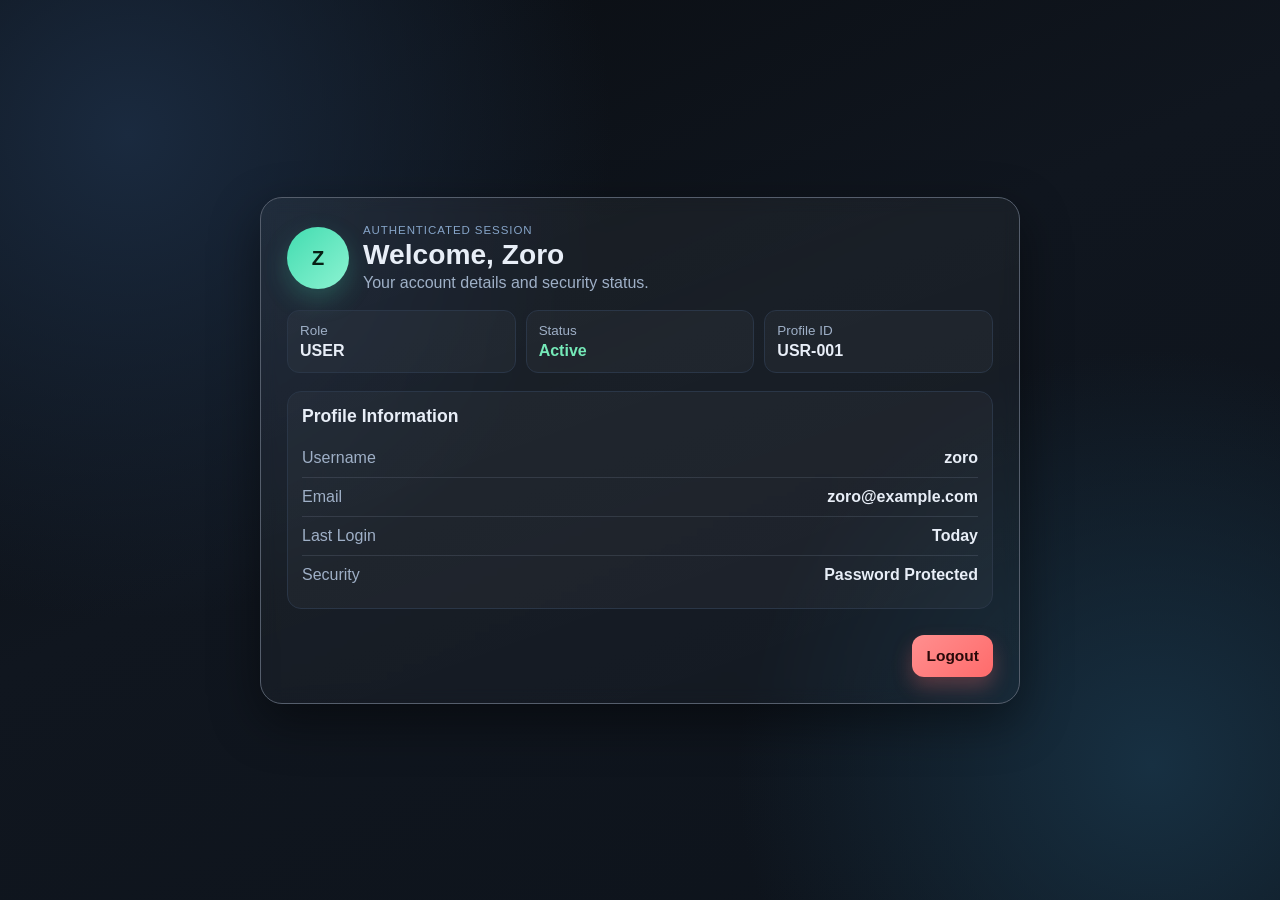
==== user-profile/getme.html @ 0c323b39 "fixed error" ====
<!doctype html>
<html lang="en">
  <head>
    <meta charset="UTF-8" />
    <meta name="viewport" content="width=device-width, initial-scale=1.0" />
    <title>My Profile</title>
    <link rel="stylesheet" href="../common/auth-theme.css" />
    <link rel="stylesheet" href="./getme.css" />
  </head>
  <body>
    <main class="profile-shell">
      <section class="profile-card">
        <header class="profile-head">
          <div class="avatar" aria-hidden="true">Z</div>
          <div>
            <p class="kicker">Authenticated Session</p>
            <h1 class="profile-title">Welcome, Zoro</h1>
            <p class="profile-subtitle">Your account details and security status.</p>
          </div>
        </header>

        <section class="stats-grid">
          <article class="stat-box">
            <p class="stat-label">Role</p>
            <p class="stat-value">USER</p>
          </article>
          <article class="stat-box">
            <p class="stat-label">Status</p>
            <p class="stat-value success">Active</p>
          </article>
          <article class="stat-box">
            <p class="stat-label">Profile ID</p>
            <p class="stat-value">USR-001</p>
          </article>
        </section>

        <section class="details-panel">
          <h2>Profile Information</h2>
          <div class="detail-row">
            <span>Username</span>
            <strong>zoro</strong>
          </div>
          <div class="detail-row">
            <span>Email</span>
            <strong>zoro@example.com</strong>
          </div>
          <div class="detail-row">
            <span>Last Login</span>
            <strong>Today</strong>
          </div>
          <div class="detail-row">
            <span>Security</span>
            <strong>Password Protected</strong>
          </div>
        </section>

        <footer class="profile-actions">
          <a class="auth-btn logout-btn" href="../logout-user/logout.html">Logout</a>
        </footer>
      </section>
    </main>
  </body>
</html>
---- common/auth-theme.css ----
:root {
  --bg-0: #090c10;
  --bg-1: #10161f;
  --bg-2: #182230;
  --line: #2a3647;
  --text: #e8eef7;
  --muted: #9fb0c7;
  --accent: #41d1a8;
  --accent-strong: #2ab58e;
  --danger: #ff6b6b;
  --success: #57d38c;
  --shadow: 0 18px 50px rgba(0, 0, 0, 0.45);
  --radius-lg: 20px;
  --radius-md: 12px;
}

* {
  box-sizing: border-box;
}

body {
  margin: 0;
  min-height: 100vh;
  font-family: "Segoe UI", "Inter", sans-serif;
  color: var(--text);
  background:
    radial-gradient(circle at 10% 15%, #1a2a3f 0%, transparent 35%),
    radial-gradient(circle at 90% 85%, #173042 0%, transparent 30%),
    linear-gradient(155deg, var(--bg-0), var(--bg-1) 45%, #0d131b);
}

.auth-shell {
  min-height: 100vh;
  padding: 24px;
  display: grid;
  place-items: center;
}

.auth-card {
  width: min(100%, 440px);
  border: 1px solid color-mix(in srgb, var(--line) 80%, #ffffff 20%);
  background: linear-gradient(160deg, rgba(255, 255, 255, 0.04), rgba(255, 255, 255, 0.01));
  border-radius: var(--radius-lg);
  padding: 28px;
  box-shadow: var(--shadow);
  backdrop-filter: blur(8px);
  animation: rise 0.5s ease-out both;
}

.auth-title {
  font-size: clamp(1.5rem, 2vw, 2rem);
  margin: 0 0 8px;
  letter-spacing: 0.4px;
}

.auth-subtitle {
  margin: 0 0 22px;
  color: var(--muted);
  line-height: 1.5;
}

.auth-form {
  display: grid;
  gap: 14px;
}

.field-label {
  font-size: 0.92rem;
  color: #d2ddee;
  margin-bottom: 6px;
  display: inline-block;
}

.field-wrap {
  border: 1px solid var(--line);
  background: rgba(255, 255, 255, 0.03);
  border-radius: var(--radius-md);
  display: flex;
  align-items: center;
  gap: 10px;
  padding: 0 12px;
  transition: border-color 0.2s ease, box-shadow 0.2s ease, transform 0.2s ease;
}

.field-wrap:focus-within {
  border-color: var(--accent);
  box-shadow: 0 0 0 3px rgba(65, 209, 168, 0.18);
  transform: translateY(-1px);
}

.field-icon {
  width: 18px;
  height: 18px;
  color: #95abc5;
  flex-shrink: 0;
}

.auth-input {
  width: 100%;
  border: 0;
  outline: 0;
  background: transparent;
  color: var(--text);
  font-size: 0.96rem;
  padding: 12px 0;
}

.auth-input::placeholder {
  color: #72859f;
}

.auth-btn {
  margin-top: 8px;
  border: 0;
  border-radius: 12px;
  padding: 12px 14px;
  font-size: 0.97rem;
  font-weight: 600;
  color: #082119;
  background: linear-gradient(135deg, var(--accent), #69e9bf);
  cursor: pointer;
  transition: transform 0.2s ease, filter 0.2s ease, box-shadow 0.2s ease;
  box-shadow: 0 10px 20px rgba(65, 209, 168, 0.25);
}

.auth-btn:hover {
  transform: translateY(-1px);
  filter: brightness(1.04);
}

.auth-btn:active {
  transform: translateY(0);
}

.auth-btn:disabled {
  cursor: wait;
  opacity: 0.78;
}

.btn-row {
  display: flex;
  justify-content: center;
  align-items: center;
  gap: 10px;
}

.loader {
  width: 20px;
  height: 20px;
  display: none;
}

.loader.active {
  display: block;
}

.loader svg {
  width: 100%;
  height: 100%;
  animation: spin 1s linear infinite;
}

.progress {
  width: 100%;
  height: 4px;
  border-radius: 999px;
  background: rgba(255, 255, 255, 0.08);
  overflow: hidden;
  margin-top: 6px;
  opacity: 0;
  transition: opacity 0.2s ease;
}

.progress.active {
  opacity: 1;
}

.progress .bar {
  height: 100%;
  width: 35%;
  background: linear-gradient(90deg, transparent, #86f0ce, var(--accent), transparent);
  animation: slide 1s linear infinite;
}

.toast-wrap {
  position: fixed;
  top: 16px;
  right: 16px;
  display: grid;
  gap: 10px;
  z-index: 1000;
}

.toast {
  min-width: 260px;
  max-width: min(92vw, 360px);
  border-radius: 12px;
  border: 1px solid var(--line);
  color: #eaf1fa;
  background: #132030;
  padding: 12px 14px;
  box-shadow: var(--shadow);
  animation: toast-in 0.24s ease-out both;
  display: flex;
  align-items: flex-start;
  gap: 10px;
}

.toast-icon {
  width: 18px;
  height: 18px;
  flex-shrink: 0;
  margin-top: 1px;
}

.toast-text {
  line-height: 1.35;
}

.toast.success {
  border-color: rgba(87, 211, 140, 0.45);
}

.toast.error {
  border-color: rgba(255, 107, 107, 0.45);
}

@keyframes rise {
  from {
    opacity: 0;
    transform: translateY(18px) scale(0.98);
  }
  to {
    opacity: 1;
    transform: translateY(0) scale(1);
  }
}

@keyframes spin {
  to {
    transform: rotate(360deg);
  }
}

@keyframes slide {
  from {
    transform: translateX(-130%);
  }
  to {
    transform: translateX(330%);
  }
}

@keyframes toast-in {
  from {
    opacity: 0;
    transform: translateY(-10px);
  }
  to {
    opacity: 1;
    transform: translateY(0);
  }
}

.auth-meta {
  margin-top: 12px;
  color: var(--muted);
  font-size: 0.92rem;
  text-align: center;
}

.auth-meta a {
  color: #88f5d5;
  text-decoration: none;
}

.auth-meta a:hover {
  text-decoration: underline;
}

@media (max-width: 520px) {
  .auth-shell {
    padding: 14px;
  }

  .auth-card {
    padding: 22px 16px;
  }
}
---- user-profile/getme.css ----
.profile-shell {
  min-height: 100vh;
  padding: 28px 16px;
  display: grid;
  place-items: center;
}

.profile-card {
  width: min(100%, 760px);
  border: 1px solid color-mix(in srgb, var(--line) 80%, #ffffff 20%);
  border-radius: 22px;
  padding: 26px;
  background: linear-gradient(160deg, rgba(255, 255, 255, 0.05), rgba(255, 255, 255, 0.02));
  box-shadow: var(--shadow);
  backdrop-filter: blur(8px);
  animation: rise 0.45s ease-out both;
}

.profile-head {
  display: flex;
  align-items: center;
  gap: 14px;
  margin-bottom: 18px;
}

.avatar {
  width: 62px;
  height: 62px;
  border-radius: 50%;
  display: grid;
  place-items: center;
  font-size: 1.28rem;
  font-weight: 700;
  color: #072015;
  background: linear-gradient(135deg, #42dcb0, #8df3d2);
  box-shadow: 0 10px 24px rgba(65, 209, 168, 0.25);
}

.kicker {
  margin: 0;
  letter-spacing: 0.08em;
  text-transform: uppercase;
  font-size: 0.72rem;
  color: #86a4c8;
}

.profile-title {
  margin: 3px 0;
  font-size: clamp(1.4rem, 2.2vw, 2rem);
}

.profile-subtitle {
  margin: 0;
  color: var(--muted);
}

.stats-grid {
  margin: 16px 0 18px;
  display: grid;
  grid-template-columns: repeat(3, minmax(0, 1fr));
  gap: 10px;
}

.stat-box {
  border: 1px solid var(--line);
  border-radius: 12px;
  background: rgba(255, 255, 255, 0.03);
  padding: 12px;
}

.stat-label {
  margin: 0 0 4px;
  color: var(--muted);
  font-size: 0.84rem;
}

.stat-value {
  margin: 0;
  font-weight: 650;
}

.stat-value.success {
  color: #75e9b8;
}

.details-panel {
  border: 1px solid var(--line);
  border-radius: 14px;
  padding: 14px;
  background: rgba(255, 255, 255, 0.03);
}

.details-panel h2 {
  margin: 0 0 12px;
  font-size: 1.1rem;
}

.detail-row {
  display: flex;
  justify-content: space-between;
  gap: 12px;
  padding: 10px 0;
  border-top: 1px solid rgba(159, 176, 199, 0.16);
}

.detail-row:first-of-type {
  border-top: 0;
}

.detail-row span {
  color: var(--muted);
}

.profile-actions {
  margin-top: 18px;
  display: flex;
  justify-content: flex-end;
}

.logout-btn {
  text-decoration: none;
  color: #2a0909;
  background: linear-gradient(135deg, #ff8f8f, #ff6b6b);
  box-shadow: 0 10px 20px rgba(255, 107, 107, 0.28);
}

@media (max-width: 680px) {
  .profile-card {
    padding: 18px 14px;
  }

  .stats-grid {
    grid-template-columns: 1fr;
  }

  .profile-actions {
    justify-content: stretch;
  }

  .logout-btn {
    width: 100%;
    text-align: center;
  }
}
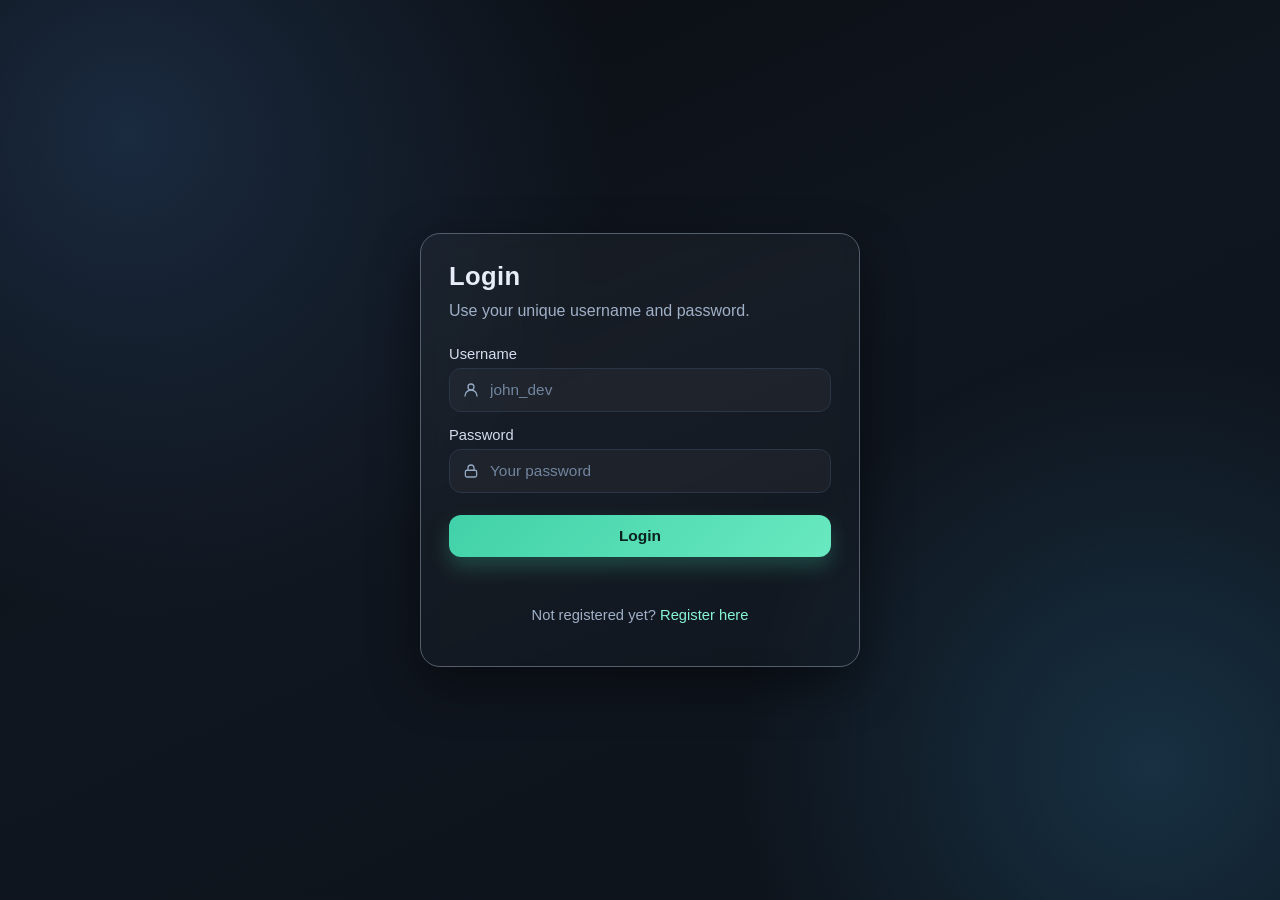
==== commit a18c1c67: "complted: auth flow with JS using freeAPI" ====
--- a/user-profile/getme.html
+++ b/user-profile/getme.html
@@ -1,4 +1,4 @@
-<!doctype html>
+﻿<!doctype html>
 <html lang="en">
   <head>
     <meta charset="UTF-8" />
@@ -10,54 +10,72 @@
   <body>
     <main class="profile-shell">
       <section class="profile-card">
-        <header class="profile-head">
-          <div class="avatar" aria-hidden="true">Z</div>
-          <div>
-            <p class="kicker">Authenticated Session</p>
-            <h1 class="profile-title">Welcome, Zoro</h1>
-            <p class="profile-subtitle">Your account details and security status.</p>
+        <div id="profile-loading" class="profile-loading">
+          <p class="loading-title">Fetching your profile...</p>
+          <div class="loading-track" aria-hidden="true">
+            <div class="loading-fill" id="loading-fill"></div>
           </div>
-        </header>
+          <p class="loading-percent"><span id="loading-percent">0</span>%</p>
+        </div>
 
-        <section class="stats-grid">
-          <article class="stat-box">
-            <p class="stat-label">Role</p>
-            <p class="stat-value">USER</p>
-          </article>
-          <article class="stat-box">
-            <p class="stat-label">Status</p>
-            <p class="stat-value success">Active</p>
-          </article>
-          <article class="stat-box">
-            <p class="stat-label">Profile ID</p>
-            <p class="stat-value">USR-001</p>
-          </article>
-        </section>
+        <div id="profile-content" class="profile-content hidden">
+          <header class="profile-head">
+            <img id="avatar-img" class="avatar-img" src="https://via.placeholder.com/200x200.png" alt="User avatar" />
+            <div>
+              <p class="kicker">Your Profile</p>
+              <h1 id="profile-title" class="profile-title">Welcome</h1>
+              <p class="profile-subtitle">Your account details and security status.</p>
+            </div>
+          </header>
 
-        <section class="details-panel">
-          <h2>Profile Information</h2>
-          <div class="detail-row">
-            <span>Username</span>
-            <strong>zoro</strong>
-          </div>
-          <div class="detail-row">
-            <span>Email</span>
-            <strong>zoro@example.com</strong>
-          </div>
-          <div class="detail-row">
-            <span>Last Login</span>
-            <strong>Today</strong>
-          </div>
-          <div class="detail-row">
-            <span>Security</span>
-            <strong>Password Protected</strong>
-          </div>
-        </section>
+          <section class="stats-grid">
+            <article class="stat-box">
+              <p class="stat-label">Role</p>
+              <p id="role-value" class="stat-value">-</p>
+            </article>
+            <article class="stat-box">
+              <p class="stat-label">Status</p>
+              <p class="stat-value success">Active</p>
+            </article>
+            <article class="stat-box">
+              <p class="stat-label">Profile ID</p>
+              <p id="id-value" class="stat-value">-</p>
+            </article>
+          </section>
 
-        <footer class="profile-actions">
-          <a class="auth-btn logout-btn" href="../logout-user/logout.html">Logout</a>
-        </footer>
+          <section class="details-panel">
+            <h2>Profile Information</h2>
+            <div class="detail-row">
+              <span>Username</span>
+              <strong id="username-value">-</strong>
+            </div>
+            <div class="detail-row">
+              <span>Email</span>
+              <strong id="email-value">-</strong>
+            </div>
+            <div class="detail-row">
+              <span>Login Type</span>
+              <strong id="login-type-value">-</strong>
+            </div>
+            <div class="detail-row">
+              <span>Email Verified</span>
+              <strong id="verified-value">-</strong>
+            </div>
+            <div class="detail-row">
+              <span>Created</span>
+              <strong id="created-value">-</strong>
+            </div>
+          </section>
+
+          <footer class="profile-actions">
+            <a class="auth-btn logout-btn" href="../index.html" id="logout-btn">Logout</a>
+          </footer>
+        </div>
       </section>
     </main>
+
+    <div id="toast-wrap" class="toast-wrap" aria-live="polite" aria-atomic="true"></div>
+
+    <script src="./getme.js"></script>
   </body>
 </html>
--- a/user-profile/getme.css
+++ b/user-profile/getme.css
@@ -1,4 +1,4 @@
-.profile-shell {
+﻿.profile-shell {
   min-height: 100vh;
   padding: 28px 16px;
   display: grid;
@@ -16,6 +16,42 @@
   animation: rise 0.45s ease-out both;
 }
 
+.hidden {
+  display: none;
+}
+
+.profile-loading {
+  padding: 6px 0;
+}
+
+.loading-title {
+  margin: 0 0 10px;
+  color: #d7e3f5;
+  font-size: 1.02rem;
+}
+
+.loading-track {
+  width: 100%;
+  height: 12px;
+  border-radius: 999px;
+  background: rgba(255, 255, 255, 0.1);
+  overflow: hidden;
+}
+
+.loading-fill {
+  width: 0%;
+  height: 100%;
+  border-radius: 999px;
+  background: linear-gradient(90deg, #39c89f, #8df3d2);
+  transition: width 0.25s ease;
+}
+
+.loading-percent {
+  margin: 10px 0 0;
+  color: var(--muted);
+  font-size: 0.94rem;
+}
+
 .profile-head {
   display: flex;
   align-items: center;
@@ -23,16 +59,12 @@
   margin-bottom: 18px;
 }
 
-.avatar {
-  width: 62px;
-  height: 62px;
+.avatar-img {
+  width: 64px;
+  height: 64px;
   border-radius: 50%;
-  display: grid;
-  place-items: center;
-  font-size: 1.28rem;
-  font-weight: 700;
-  color: #072015;
-  background: linear-gradient(135deg, #42dcb0, #8df3d2);
+  object-fit: cover;
+  border: 1px solid #315273;
   box-shadow: 0 10px 24px rgba(65, 209, 168, 0.25);
 }
 
